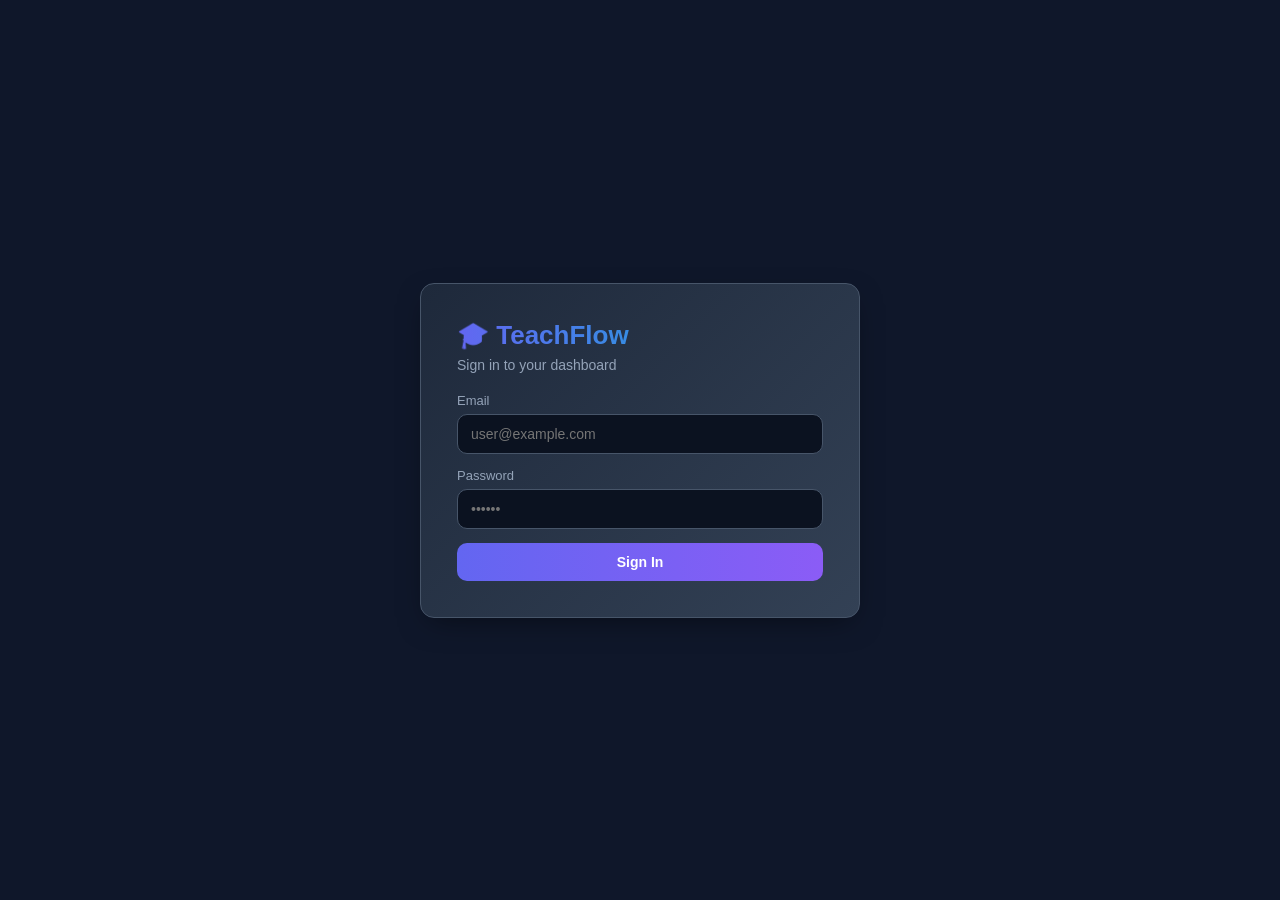
==== Center Education Management/wwwroot/ecmp/index.html @ ebe5bcb4 "ahmed" ====
<!DOCTYPE html>
<html lang="en">
<head>
<meta charset="UTF-8">
<title>TeachFlow</title>
<meta name="viewport" content="width=device-width,initial-scale=1">
<link rel="stylesheet" href="css/style.css">
</head>
<body>
<div class="center">
  <div class="auth-card">
    <h1>🎓 TeachFlow</h1>
    <p class="sub">Sign in to your dashboard</p>

    <div class="field"><label>Email</label><input id="email" class="input" placeholder="user@example.com"></div>
    <div class="field"><label>Password</label><input id="password" type="password" class="input" placeholder="••••••"></div>

    <button class="btn full" id="btnLogin">Sign In</button>
  </div>
</div>

<script src="js/app.js"></script>
<script>
const dash = {
  super_admin: 'dashboards/super-admin.html',
  center_owner: 'dashboards/center-owner.html',
  center_admin: 'dashboards/center-admin.html',
  teacher: 'dashboards/teacher.html',
  assistant: 'dashboards/assistant.html',
  student: 'dashboards/student.html',
  parent: 'dashboards/parent.html',
};

document.getElementById('btnLogin').onclick = ()=>{
  const email = document.getElementById('email').value.trim();
  const pwd = document.getElementById('password').value;
  if(!email||!pwd) return UI.toast('Enter email & password','error');
  const u = Auth.login(email, pwd);
  if(!u) return UI.toast('Invalid credentials','error');
  UI.toast('Welcome '+u.name);
  setTimeout(()=> window.location.href = dash[u.role] || 'index.html', 500);
};
</script>
</body>
</html>
---- Center Education Management/wwwroot/ecmp/css/style.css ----
:root{
  --bg:#0f172a; --panel:#1e293b; --panel2:#334155; --line:#475569;
  --text:#f1f5f9; --muted:#94a3b8;
  --primary:#6366f1; --primary-2:#8b5cf6; --accent:#06b6d4;
  --success:#10b981; --warn:#f59e0b; --danger:#ef4444;
  --radius:14px; --shadow:0 10px 30px -10px rgba(0,0,0,.5);
}
*{box-sizing:border-box}
html,body{margin:0;padding:0;background:var(--bg);color:var(--text);font-family:'Segoe UI',Tahoma,sans-serif;min-height:100vh}
a{color:var(--accent);text-decoration:none}
button{font-family:inherit;cursor:pointer;border:0}
.container{max-width:1280px;margin:0 auto;padding:24px}
.row{display:flex;gap:16px;flex-wrap:wrap}
.center{display:flex;align-items:center;justify-content:center;min-height:100vh;padding:24px}

/* AUTH */
.auth-card{background:linear-gradient(135deg,var(--panel),var(--panel2));border-radius:var(--radius);padding:36px;width:100%;max-width:440px;box-shadow:var(--shadow);border:1px solid var(--line)}
.auth-card h1{margin:0 0 6px;font-size:26px;background:linear-gradient(90deg,var(--primary),var(--accent));-webkit-background-clip:text;background-clip:text;color:transparent}
.auth-card p.sub{color:var(--muted);margin:0 0 20px;font-size:14px}
.field{margin-bottom:14px}
.field label{display:block;font-size:13px;color:var(--muted);margin-bottom:6px}
.input,select,textarea{width:100%;padding:11px 13px;border-radius:10px;background:#0b1220;border:1px solid var(--line);color:var(--text);font-size:14px;outline:none;transition:.2s}
.input:focus,select:focus,textarea:focus{border-color:var(--primary);box-shadow:0 0 0 3px rgba(99,102,241,.25)}
.btn{padding:11px 18px;border-radius:10px;background:linear-gradient(90deg,var(--primary),var(--primary-2));color:#fff;font-weight:600;font-size:14px;transition:.2s;display:inline-flex;align-items:center;gap:6px}
.btn:hover{transform:translateY(-1px);box-shadow:0 8px 20px -8px var(--primary)}
.btn.full{width:100%;justify-content:center}
.btn.ghost{background:transparent;border:1px solid var(--line);color:var(--text)}
.btn.success{background:var(--success)}
.btn.warn{background:var(--warn)}
.btn.danger{background:var(--danger)}
.btn.sm{padding:6px 10px;font-size:12px}

/* DASHBOARD LAYOUT */
.layout{display:flex;min-height:100vh}
.sidebar{width:260px;background:var(--panel);border-right:1px solid var(--line);padding:20px 0;display:flex;flex-direction:column}
.brand{padding:0 20px 20px;border-bottom:1px solid var(--line);margin-bottom:14px}
.brand h2{margin:0;font-size:18px;background:linear-gradient(90deg,var(--primary),var(--accent));-webkit-background-clip:text;background-clip:text;color:transparent}
.brand small{color:var(--muted);font-size:12px}
.nav{display:flex;flex-direction:column;gap:2px;padding:0 10px;flex:1}
.nav a{padding:10px 14px;border-radius:8px;color:var(--text);font-size:14px;display:flex;align-items:center;gap:10px;transition:.15s}
.nav a:hover{background:var(--panel2)}
.nav a.active{background:linear-gradient(90deg,rgba(99,102,241,.3),rgba(139,92,246,.15));color:#fff}
.sidebar .logout{margin:10px;padding:10px;border-radius:8px;background:#0b1220;color:var(--danger);text-align:center;border:1px solid var(--line)}
.main{flex:1;display:flex;flex-direction:column;background:var(--bg);overflow:hidden}
.topbar{padding:16px 28px;border-bottom:1px solid var(--line);display:flex;justify-content:space-between;align-items:center;background:var(--panel)}
.topbar h1{margin:0;font-size:20px}
.user-chip{display:flex;align-items:center;gap:10px;color:var(--muted);font-size:13px}
.avatar{width:36px;height:36px;border-radius:50%;background:linear-gradient(135deg,var(--primary),var(--accent));display:flex;align-items:center;justify-content:center;font-weight:700;color:#fff}
.content{flex:1;padding:24px 28px;overflow:auto}
.page{display:none}
.page.active{display:block;animation:fade .2s}
@keyframes fade{from{opacity:0;transform:translateY(4px)}to{opacity:1}}

/* CARDS */
.card{background:var(--panel);border:1px solid var(--line);border-radius:var(--radius);padding:20px;margin-bottom:16px}
.card h3{margin:0 0 14px;font-size:16px}
.stats{display:grid;grid-template-columns:repeat(auto-fit,minmax(190px,1fr));gap:14px;margin-bottom:18px}
.stat{background:linear-gradient(135deg,var(--panel),var(--panel2));border:1px solid var(--line);border-radius:var(--radius);padding:18px}
.stat .lbl{color:var(--muted);font-size:13px}
.stat .val{font-size:26px;font-weight:700;margin-top:4px;background:linear-gradient(90deg,var(--primary),var(--accent));-webkit-background-clip:text;background-clip:text;color:transparent}
.stat .delta{font-size:12px;color:var(--success);margin-top:4px}

/* TABLE */
table{width:100%;border-collapse:collapse;font-size:14px}
th,td{padding:12px;text-align:start;border-bottom:1px solid var(--line)}
th{color:var(--muted);font-weight:600;font-size:12px;text-transform:uppercase;letter-spacing:.5px}
tbody tr:hover{background:rgba(99,102,241,.06)}
.badge{padding:4px 10px;border-radius:20px;font-size:11px;font-weight:600;display:inline-block}
.badge.green{background:rgba(16,185,129,.15);color:var(--success)}
.badge.amber{background:rgba(245,158,11,.15);color:var(--warn)}
.badge.red{background:rgba(239,68,68,.15);color:var(--danger)}
.badge.blue{background:rgba(99,102,241,.15);color:var(--primary)}

/* FORM GRID */
.grid-2{display:grid;grid-template-columns:1fr 1fr;gap:14px}
.grid-3{display:grid;grid-template-columns:repeat(3,1fr);gap:14px}
@media(max-width:720px){.grid-2,.grid-3{grid-template-columns:1fr}.sidebar{width:80px}.sidebar .nav a span{display:none}.brand h2,.brand small{display:none}}

/* MODAL */
.modal-bg{position:fixed;inset:0;background:rgba(0,0,0,.7);display:none;align-items:center;justify-content:center;z-index:50;padding:20px}
.modal-bg.show{display:flex}
.modal{background:var(--panel);border:1px solid var(--line);border-radius:var(--radius);padding:24px;max-width:520px;width:100%;max-height:90vh;overflow:auto}
.modal h3{margin-top:0}
.modal .close{float:right;background:transparent;color:var(--muted);font-size:20px}

/* TOAST */
.toast{position:fixed;bottom:24px;right:24px;background:var(--panel);border:1px solid var(--success);color:var(--text);padding:14px 20px;border-radius:10px;box-shadow:var(--shadow);z-index:100;display:none;animation:slideIn .3s}
.toast.show{display:block}
.toast.error{border-color:var(--danger)}
@keyframes slideIn{from{transform:translateX(100%);opacity:0}to{transform:translateX(0);opacity:1}}

/* LANDING ROLES */
.roles{display:grid;grid-template-columns:repeat(auto-fit,minmax(160px,1fr));gap:10px;margin-top:14px}
.role-btn{padding:14px;border-radius:10px;background:#0b1220;border:1px solid var(--line);color:var(--text);font-size:13px;text-align:center;cursor:pointer;transition:.15s}
.role-btn:hover{border-color:var(--primary);transform:translateY(-2px)}
.role-btn .ic{font-size:24px;display:block;margin-bottom:6px}

/* QR */
.qr-box{background:#fff;padding:20px;border-radius:12px;display:inline-block}
.qr-box svg{display:block}

/* CHECKBOX */
.check{display:flex;align-items:center;gap:8px;padding:8px;background:#0b1220;border-radius:8px;font-size:13px}
.check input{accent-color:var(--primary)}

/* CONTENT LIBRARY */
.content-grid{display:grid;grid-template-columns:repeat(auto-fill,minmax(250px,1fr));gap:14px}
.content-card{background:#0b1220;border:1px solid var(--line);border-radius:12px;padding:16px;display:flex;flex-direction:column;gap:10px;transition:.15s}
.content-card:hover{border-color:var(--primary);transform:translateY(-2px);box-shadow:0 8px 20px -10px rgba(0,0,0,.5)}
.cc-icon{font-size:28px;line-height:1}
.cc-body h4{margin:0 0 4px;font-size:15px}
.cc-desc{margin:0;color:var(--muted);font-size:12.5px;line-height:1.4;display:-webkit-box;-webkit-line-clamp:2;-webkit-box-orient:vertical;overflow:hidden}
.cc-meta{display:flex;align-items:center;justify-content:space-between;gap:8px;font-size:11.5px;color:var(--muted);margin-top:2px;flex-wrap:wrap}
.cc-actions{display:flex;gap:8px;margin-top:auto}
.cc-actions .btn{flex:1;justify-content:center}
.cc-actions .btn.ghost{flex:0 0 auto;padding:8px 12px}

/* FILE DROPZONE (upload from device) */
.dropzone{border:2px dashed var(--line);border-radius:12px;padding:22px 14px;text-align:center;cursor:pointer;transition:.15s;background:#0b1220}
.dropzone:hover,.dropzone.drag{border-color:var(--primary);background:rgba(99,102,241,.08)}
.dropzone .dz-icon{font-size:26px;display:block;margin-bottom:6px}
.dropzone p{margin:0 0 4px;font-size:13px}
.dropzone small{color:var(--muted);font-size:11px}

/* PRICING */
.plans{display:grid;grid-template-columns:repeat(auto-fit,minmax(220px,1fr));gap:16px}
.plan{background:linear-gradient(135deg,var(--panel),var(--panel2));border:1px solid var(--line);border-radius:var(--radius);padding:24px;text-align:center}
.plan.popular{border-color:var(--primary);position:relative}
.plan.popular::before{content:'POPULAR';position:absolute;top:-10px;right:14px;background:var(--primary);color:#fff;padding:3px 10px;border-radius:10px;font-size:10px;font-weight:700}
.plan h4{margin:0;font-size:20px}
.plan .price{font-size:34px;font-weight:700;margin:10px 0;background:linear-gradient(90deg,var(--primary),var(--accent));-webkit-background-clip:text;background-clip:text;color:transparent}
.plan ul{list-style:none;padding:0;margin:14px 0;text-align:start;color:var(--muted);font-size:13px}
.plan li{padding:6px 0;border-bottom:1px solid var(--line)}
.plan li::before{content:'✓ ';color:var(--success);font-weight:700}
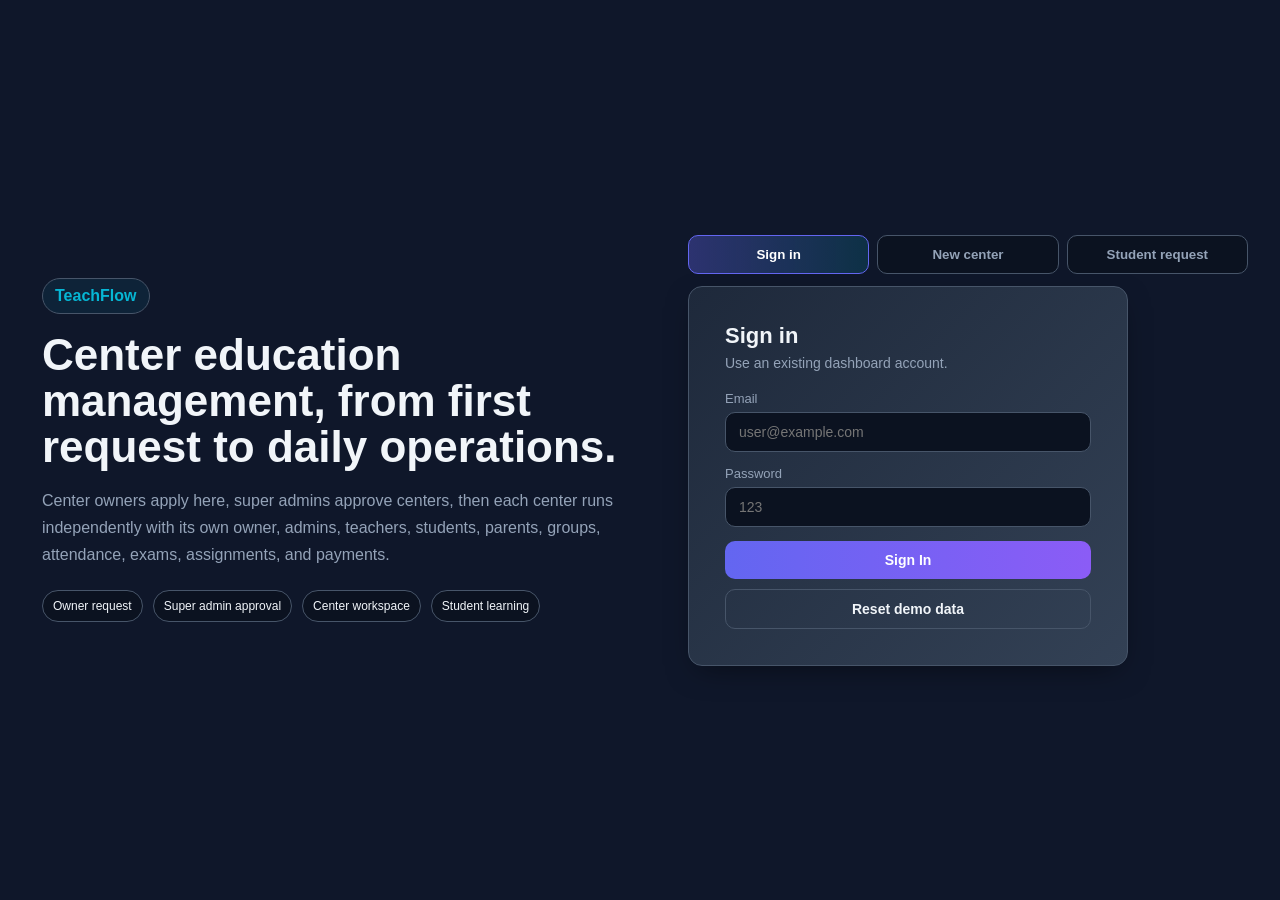
==== commit f3eb9364: "ahmed" ====
--- a/Center Education Management/wwwroot/ecmp/index.html
+++ b/Center Education Management/wwwroot/ecmp/index.html
@@ -7,16 +7,64 @@
 <link rel="stylesheet" href="css/style.css">
 </head>
 <body>
-<div class="center">
-  <div class="auth-card">
-    <h1>🎓 TeachFlow</h1>
-    <p class="sub">Sign in to your dashboard</p>
+<div class="auth-shell">
+  <section class="auth-hero">
+    <div class="brand-mark">TeachFlow</div>
+    <h1>Center education management, from first request to daily operations.</h1>
+    <p>Center owners apply here, super admins approve centers, then each center runs independently with its own owner, admins, teachers, students, parents, groups, attendance, exams, assignments, and payments.</p>
+    <div class="auth-flow">
+      <span>Owner request</span>
+      <span>Super admin approval</span>
+      <span>Center workspace</span>
+      <span>Student learning</span>
+    </div>
+  </section>
 
-    <div class="field"><label>Email</label><input id="email" class="input" placeholder="user@example.com"></div>
-    <div class="field"><label>Password</label><input id="password" type="password" class="input" placeholder="••••••"></div>
+  <section class="auth-panel">
+    <div class="auth-tabs">
+      <button class="auth-tab active" data-auth-tab="login">Sign in</button>
+      <button class="auth-tab" data-auth-tab="owner">New center</button>
+      <button class="auth-tab" data-auth-tab="student">Student request</button>
+    </div>
 
-    <button class="btn full" id="btnLogin">Sign In</button>
-  </div>
+    <div class="auth-card pane active" id="pane-login">
+      <h2>Sign in</h2>
+      <p class="sub">Use an existing dashboard account.</p>
+      <div class="field"><label>Email</label><input id="email" class="input" placeholder="user@example.com"></div>
+      <div class="field"><label>Password</label><input id="password" type="password" class="input" placeholder="123"></div>
+      <button class="btn full" id="btnLogin">Sign In</button>
+      <button class="btn ghost full" id="resetDemo" style="margin-top:10px">Reset demo data</button>
+    </div>
+
+    <div class="auth-card pane" id="pane-owner">
+      <h2>Request a center</h2>
+      <p class="sub">This request appears for the super admin to approve or reject.</p>
+      <div class="grid-2">
+        <div class="field"><label>Center name</label><input id="orCenter" class="input" placeholder="Bright Future Center"></div>
+        <div class="field"><label>Owner name</label><input id="orOwner" class="input" placeholder="Ahmed Ali"></div>
+        <div class="field"><label>Owner email</label><input id="orEmail" class="input" type="email" placeholder="owner@example.com"></div>
+        <div class="field"><label>Phone</label><input id="orPhone" class="input" placeholder="01000000000"></div>
+        <div class="field"><label>City</label><input id="orCity" class="input" placeholder="Cairo"></div>
+        <div class="field"><label>Address</label><input id="orAddress" class="input" placeholder="Street, area"></div>
+      </div>
+      <button class="btn full" id="btnOwnerRequest">Send center request</button>
+    </div>
+
+    <div class="auth-card pane" id="pane-student">
+      <h2>Student registration</h2>
+      <p class="sub">The selected center admin will receive this as a student lead.</p>
+      <div class="grid-2">
+        <div class="field"><label>Student name</label><input id="srName" class="input" placeholder="Student full name"></div>
+        <div class="field"><label>Phone</label><input id="srPhone" class="input" placeholder="01000000000"></div>
+        <div class="field"><label>Email</label><input id="srEmail" class="input" type="email" placeholder="student@example.com"></div>
+        <div class="field"><label>Parent phone</label><input id="srParentPhone" class="input" placeholder="Parent phone"></div>
+        <div class="field"><label>Stage</label><input id="srStage" class="input" placeholder="Secondary 3"></div>
+        <div class="field"><label>Subject</label><input id="srSubject" class="input" placeholder="Mathematics"></div>
+      </div>
+      <div class="field"><label>Center</label><select id="srCenter"></select></div>
+      <button class="btn full" id="btnStudentRequest">Send student request</button>
+    </div>
+  </section>
 </div>
 
 <script src="js/app.js"></script>
@@ -31,6 +79,23 @@
   parent: 'dashboards/parent.html',
 };
 
+function showPane(name){
+  document.querySelectorAll('.auth-tab').forEach(b=>b.classList.toggle('active', b.dataset.authTab===name));
+  document.querySelectorAll('.pane').forEach(p=>p.classList.remove('active'));
+  document.getElementById('pane-'+name).classList.add('active');
+}
+
+function fillCenters(){
+  const d = DB.get();
+  document.getElementById('srCenter').innerHTML = d.centers
+    .filter(c=>String(c.status).toLowerCase()==='active')
+    .map(c=>`<option value="${c.id}">${c.name} - ${c.city || ''}</option>`)
+    .join('') || '<option value="">No active centers yet</option>';
+}
+
+document.querySelectorAll('.auth-tab').forEach(b=> b.onclick = ()=> showPane(b.dataset.authTab));
+fillCenters();
+
 document.getElementById('btnLogin').onclick = ()=>{
   const email = document.getElementById('email').value.trim();
   const pwd = document.getElementById('password').value;
@@ -40,6 +105,53 @@
   UI.toast('Welcome '+u.name);
   setTimeout(()=> window.location.href = dash[u.role] || 'index.html', 500);
 };
+
+document.getElementById('btnOwnerRequest').onclick = ()=>{
+  const d = DB.get();
+  const centerName = document.getElementById('orCenter').value.trim();
+  const ownerName = document.getElementById('orOwner').value.trim();
+  const ownerEmail = document.getElementById('orEmail').value.trim();
+  const contactPhone = document.getElementById('orPhone').value.trim();
+  const city = document.getElementById('orCity').value.trim();
+  const address = document.getElementById('orAddress').value.trim();
+  if(!centerName || !ownerName || !ownerEmail || !contactPhone || !city || !address) return UI.toast('Complete the center request form','error');
+  d.centerRequests.push({
+    id: Date.now(), centerName, ownerName, ownerEmail, contactPhone, city, address,
+    state: 'waiting', createdAt: new Date().toISOString().slice(0,10)
+  });
+  DB.commit();
+  UI.toast('Request sent to super admin');
+  ['orCenter','orOwner','orEmail','orPhone','orCity','orAddress'].forEach(id=>document.getElementById(id).value='');
+  showPane('login');
+};
+
+document.getElementById('btnStudentRequest').onclick = ()=>{
+  const d = DB.get();
+  const centerId = +document.getElementById('srCenter').value;
+  const name = document.getElementById('srName').value.trim();
+  const phone = document.getElementById('srPhone').value.trim();
+  const email = document.getElementById('srEmail').value.trim();
+  const parentPhone = document.getElementById('srParentPhone').value.trim();
+  const stage = document.getElementById('srStage').value.trim();
+  const subject = document.getElementById('srSubject').value.trim();
+  if(!centerId || !name || !phone || !stage || !subject) return UI.toast('Complete the student request form','error');
+  d.studentLeads.push({
+    id: Date.now(), name, phone, email, parentPhone, stage, subject,
+    status: 'new', centerId, createdAt: new Date().toISOString().slice(0,10)
+  });
+  DB.commit();
+  UI.toast('Student request sent to center admin');
+  ['srName','srPhone','srEmail','srParentPhone','srStage','srSubject'].forEach(id=>document.getElementById(id).value='');
+  showPane('login');
+};
+
+document.getElementById('resetDemo').onclick = ()=>{
+  UI.confirm('Reset all demo data?', ()=>{
+    DB.reset();
+    UI.toast('Demo data reset');
+    setTimeout(()=>location.reload(), 400);
+  });
+};
 </script>
 </body>
 </html>
--- a/Center Education Management/wwwroot/ecmp/css/style.css
+++ b/Center Education Management/wwwroot/ecmp/css/style.css
@@ -12,6 +12,21 @@
 .container{max-width:1280px;margin:0 auto;padding:24px}
 .row{display:flex;gap:16px;flex-wrap:wrap}
 .center{display:flex;align-items:center;justify-content:center;min-height:100vh;padding:24px}
+.auth-shell{min-height:100vh;display:grid;grid-template-columns:minmax(320px,1fr) minmax(360px,560px);gap:28px;align-items:center;padding:32px;max-width:1280px;margin:0 auto}
+.auth-hero{padding:20px 10px}
+.brand-mark{display:inline-flex;padding:8px 12px;border:1px solid var(--line);border-radius:999px;color:var(--accent);font-weight:700;margin-bottom:18px;background:rgba(6,182,212,.08)}
+.auth-hero h1{font-size:44px;line-height:1.05;margin:0 0 16px;max-width:740px}
+.auth-hero p{color:var(--muted);font-size:16px;line-height:1.7;max-width:680px;margin:0}
+.auth-flow{display:flex;gap:10px;flex-wrap:wrap;margin-top:22px}
+.auth-flow span{padding:8px 10px;border:1px solid var(--line);border-radius:999px;background:#0b1220;color:var(--text);font-size:12px}
+.auth-panel{width:100%}
+.auth-tabs{display:grid;grid-template-columns:repeat(3,1fr);gap:8px;margin-bottom:12px}
+.auth-tab{padding:11px 10px;border-radius:10px;background:#0b1220;border:1px solid var(--line);color:var(--muted);font-weight:700}
+.auth-tab.active{background:linear-gradient(90deg,rgba(99,102,241,.35),rgba(6,182,212,.16));color:#fff;border-color:var(--primary)}
+.pane{display:none;max-width:none}
+.pane.active{display:block}
+.auth-card h2{margin:0 0 6px;font-size:22px}
+@media(max-width:900px){.auth-shell{grid-template-columns:1fr;padding:20px}.auth-hero h1{font-size:34px}}
 
 /* AUTH */
 .auth-card{background:linear-gradient(135deg,var(--panel),var(--panel2));border-radius:var(--radius);padding:36px;width:100%;max-width:440px;box-shadow:var(--shadow);border:1px solid var(--line)}
